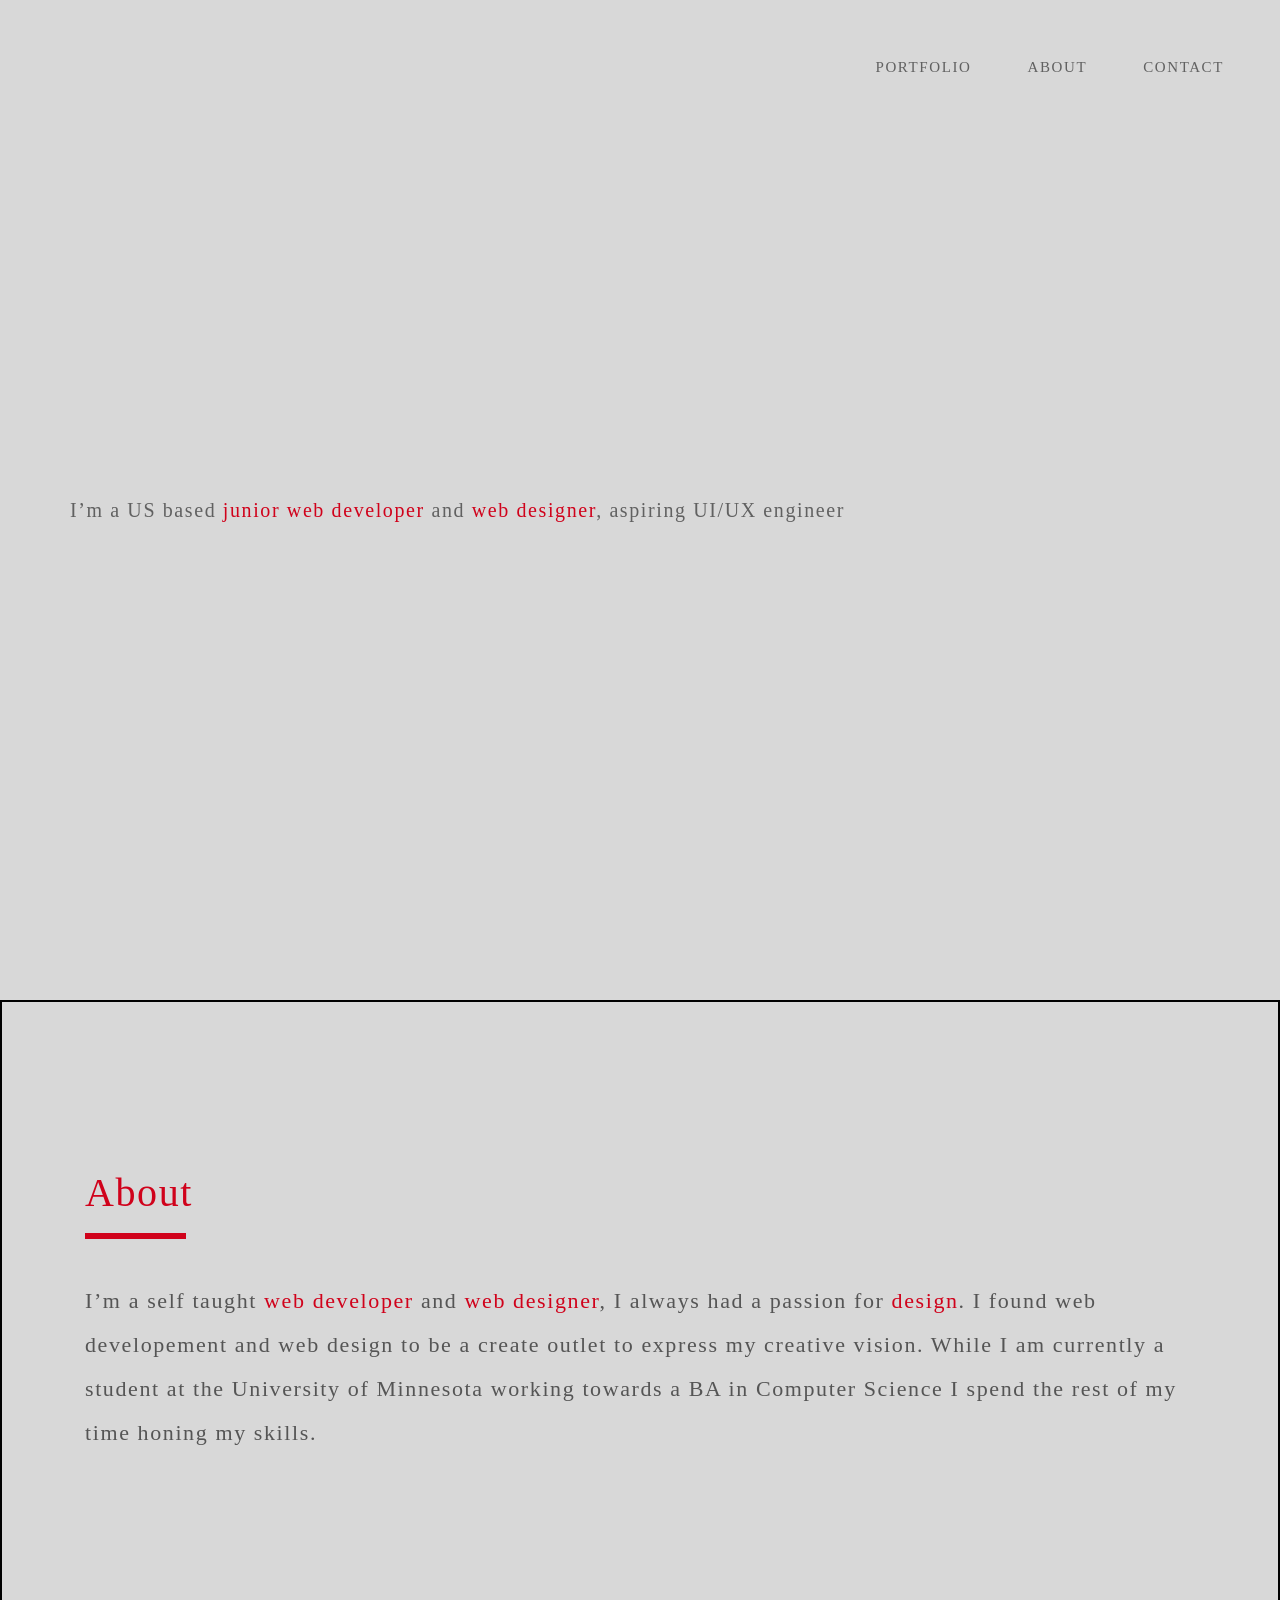
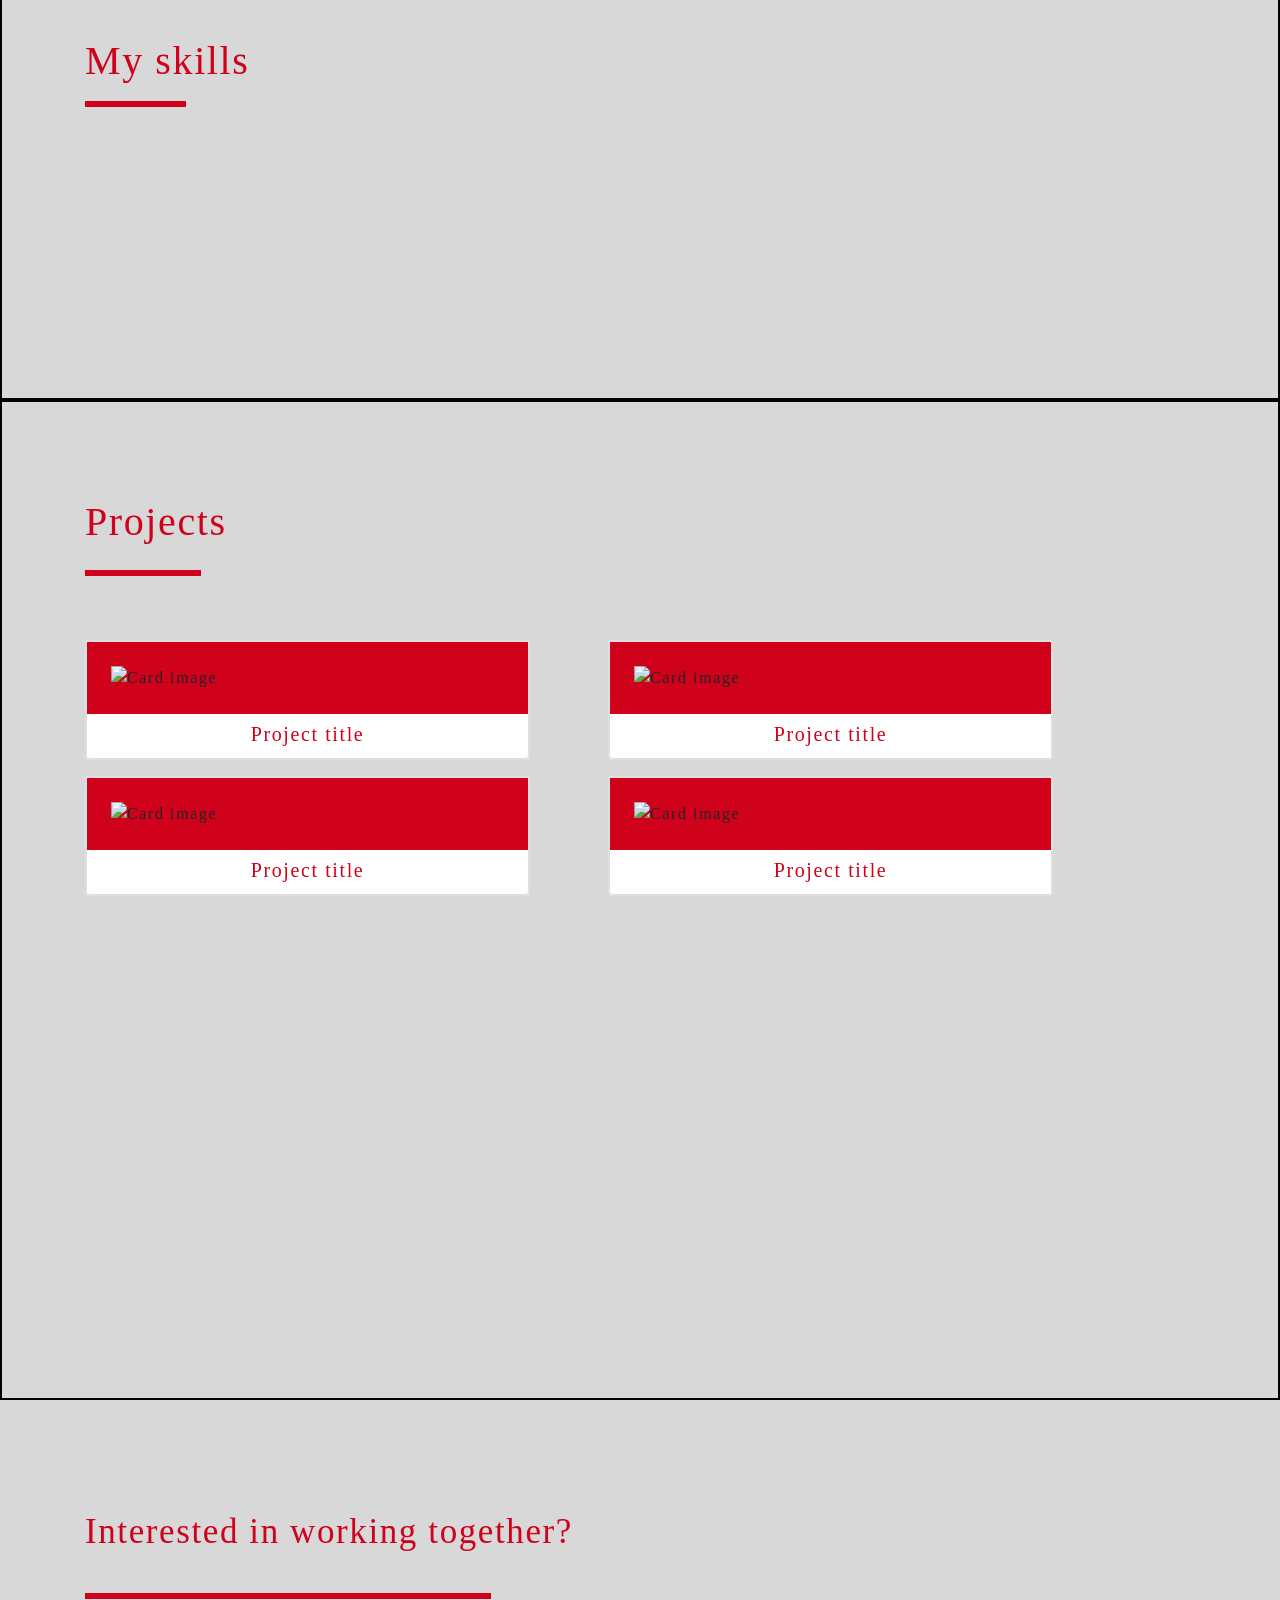
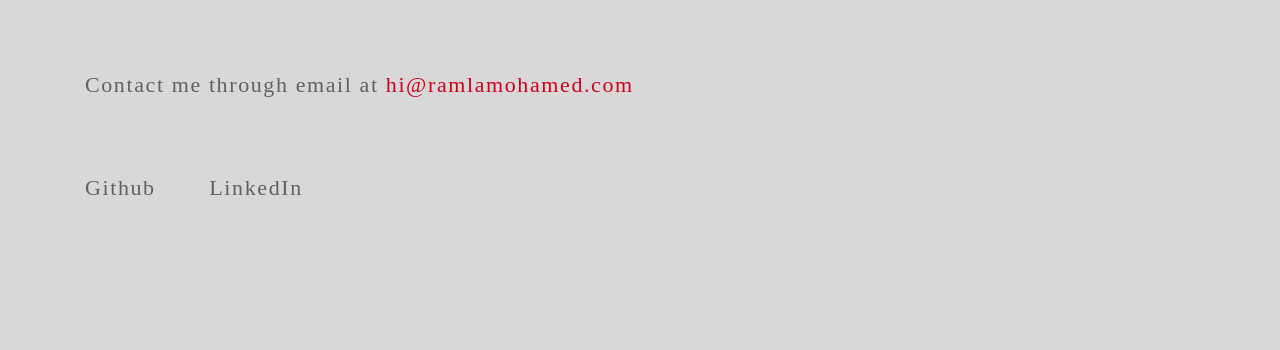
==== index.html @ 612c039d "Update" ====
<!DOCTYPE html>
<html lang="en" dir="ltr">
  <head>
    <meta charset="utf-8">
    <title></title>
    <link rel="stylesheet" href="https://stackpath.bootstrapcdn.com/bootstrap/4.3.1/css/bootstrap.min.css" integrity="sha384-ggOyR0iXCbMQv3Xipma34MD+dH/1fQ784/j6cY/iJTQUOhcWr7x9JvoRxT2MZw1T" crossorigin="anonymous">
    <link rel="stylesheet" href="landingpage.css">
    <link rel="stylesheet" href="https://use.fontawesome.com/releases/v5.4.1/css/all.css" integrity="sha384-5sAR7xN1Nv6T6+dT2mhtzEpVJvfS3NScPQTrOxhwjIuvcA67KV2R5Jz6kr4abQsz"
        crossorigin="anonymous">
  </head>
  <body>
<div id="page-1">
  <div class="header">
    <nav class="navbar navbar-expand-md pt-5 pr-5 ">

    <button class="navbar-toggler" type="button" data-toggle="collapse" data-target="#navbarNav" aria-controls="navbarNav" aria-expanded="false" aria-label="Toggle navigation">
      <span class="navbar-toggler-icon"></span>
    </button>
 <div class="collapse navbar-collapse" id="navbarNav">

      <ul class="navbar-nav ml-auto">
        <li class="nav-item">
          <a class ="nav-link pl-5" href="#">PORTFOLIO</a>
        </li>
        <li class="nav-item">
          <a class ="nav-link pl-5 about" href="#page-2">ABOUT</a>
        </li>
        <li class="nav-item">
          <a class ="nav-link pl-5 contact" href="#page-5">CONTACT</a>
        </li>
      </ul>
    </div>
    </nav>
    <div class="container justify-content-end px-0">
      <h1 class="display-1 text-center"></h1>
      <p class="lead">I’m a US based <span class="red">junior web developer</span> and <span class="red">web designer</span>, aspiring UI/UX engineer</p>
    </div>

  </div>
</div>
<div id="page-2">

<div class="container justify-content-start">
  <h1 class="display-4 ">About</h1>
  <hr align="left">
  <p class="pt-4">I’m a self taught <span class="red">web developer</span> and <span class="red">web designer</span>, I always had a passion for <span class="red">design</span>. I found web developement and web design to be a create outlet to express my creative vision. While I am currently a student at the University of Minnesota working towards a BA in Computer Science I spend the rest of my time honing my skills.
</p>

</div>
<div class="container justify-content-start">

<h1 class="display-4 ">My skills</h1>
<hr align="left">
</div>

</div>

<div id="page-3">
  <div class="container">
    <h1 class="display-4 pt-5 mt-5 pb-2">Projects</h1>
    <hr align="left">
    <div class="row  pt-5 justify-content-start">
      <div class="col-md-5 col-sm-4 mr-5 pb-3">
        <div class="card">
        <div class="card">
          <div class="img-bg">
          <img class="card-img-top p-4" src="file:///Users/ramlamohamed/Downloads/laptop-158648_640.png" alt="Card image">
        </div>
    <h5 class="card-title text-center pt-2">Project title</h5>
  </div>
      </div>
    </div>
    <div class="col-md-5 col-sm-4 mr-5 pb-3">
      <div class="card">
      <div class="card">
        <div class="img-bg">
        <img class="card-img-top p-4" src="file:///Users/ramlamohamed/Downloads/laptop-158648_640.png" alt="Card image">
      </div>
  <h5 class="card-title text-center pt-2">Project title</h5>
</div>
    </div>
  </div>
  <div class="col-md-5 col-sm-4 mr-5 pb-3">
    <div class="card">
    <div class="card">
      <div class="img-bg">
      <img class="card-img-top p-4" src="file:///Users/ramlamohamed/Downloads/laptop-158648_640.png" alt="Card image">
    </div>
<h5 class="card-title text-center pt-2">Project title</h5>
</div>
  </div>
</div>
<div class="col-md-5 col-sm-4 mr-5 pb-3">
  <div class="card">
  <div class="card">
    <div class="img-bg">
    <img class="card-img-top p-4" src="file:///Users/ramlamohamed/Downloads/laptop-158648_640.png" alt="Card image">
  </div>
<h5 class="card-title text-center pt-2">Project title</h5>
</div>
</div>
</div>

</div>
</div>
    </div>

  </div>
</div>

<div id="page-4">
  <div class="background-image">
  </div>
<div class="container">
  <h1 class="display-5 pb-4">Interested in working together?</h1>
  <hr align="left">
  <p class="pb-5 pt-5" >Contact me through email at <span class="red">hi@ramlamohamed.com</span>
</p>
<a href="#" class="pr-5">Github</a>
<a href="#">LinkedIn</a>
</div>
</div>


<script src="https://code.jquery.com/jquery-3.2.1.slim.min.js" integrity="sha384-KJ3o2DKtIkvYIK3UENzmM7KCkRr/rE9/Qpg6aAZGJwFDMVNA/GpGFF93hXpG5KkN" crossorigin="anonymous"></script>
<script src="https://cdnjs.cloudflare.com/ajax/libs/popper.js/1.12.9/umd/popper.min.js" integrity="sha384-ApNbgh9B+Y1QKtv3Rn7W3mgPxhU9K/ScQsAP7hUibX39j7fakFPskvXusvfa0b4Q" crossorigin="anonymous"></script>
<script src="https://maxcdn.bootstrapcdn.com/bootstrap/4.0.0/js/bootstrap.min.js" integrity="sha384-JZR6Spejh4U02d8jOt6vLEHfe/JQGiRRSQQxSfFWpi1MquVdAyjUar5+76PVCmYl" crossorigin="anonymous"></script>

  </body>
</html>
---- landingpage.css ----
body{
  font-family: "Rubik";
  letter-spacing: 0.1rem;


}
#page-1 .container h1{
  color:white;
  font-weight: bold;
  letter-spacing: 0.5rem;
  font-size: 55px;
}
.navbar .nav-link{
  color:#616161;
  font-size:15px;
}
#page-1 .container p{
  margin-top:400px;
  margin-left: 0px;
  color: #616161;
}
.red {
  color:#D0021B;
}

#page-2{
    height:1000px;
    background-color: #D8D8D8;
    border: 2px solid black;
}

#page-2 .container h1{
    padding-top: 15%;
      color: #D0021B;
      font-size:40px;
}

#page-2 .container p{
    line-height: 2em;
      color: #555555;
    font-size:22px;
}




html {
  scroll-behavior: smooth;
}

#page-3{
  height: 1000px;
  border:2px solid black;
  background-color: #D8D8D8;


}
.img-bg{
  background-color: #D0021B;
}

#page-3 .container h1{
    padding-top: 15%;
      color: #D0021B;
      font-size:40px;

}
#page-3 img{
height: auto;
}
.card-title{
  color:#D0021B;
}
#page-3 hr{
  border: 3px solid #D0021B;
  width: 110px;
  align:left;
}

#page-1{
  height:1000px;
  background-color: #D8D8D8;
}

#page-2 hr{
  border: 3px solid #D0021B;
  width: 95px;
  align:left;
}

#page-4{
  height: 550px;
  background-color: #D8D8D8;

}

#page-4 hr{
  border: 3px solid #D0021B;
  width: 400px;
  align:left;
}

#page-4 a{
  font-size:22px;
  color:#616161;
}



#page-4 h1{
  padding-top: 10%;
  font-size:35px;
    color: #D0021B;

}

#page-4 .container p{
    line-height: 2em;
    color:#616161;
    font-size:22px;
}
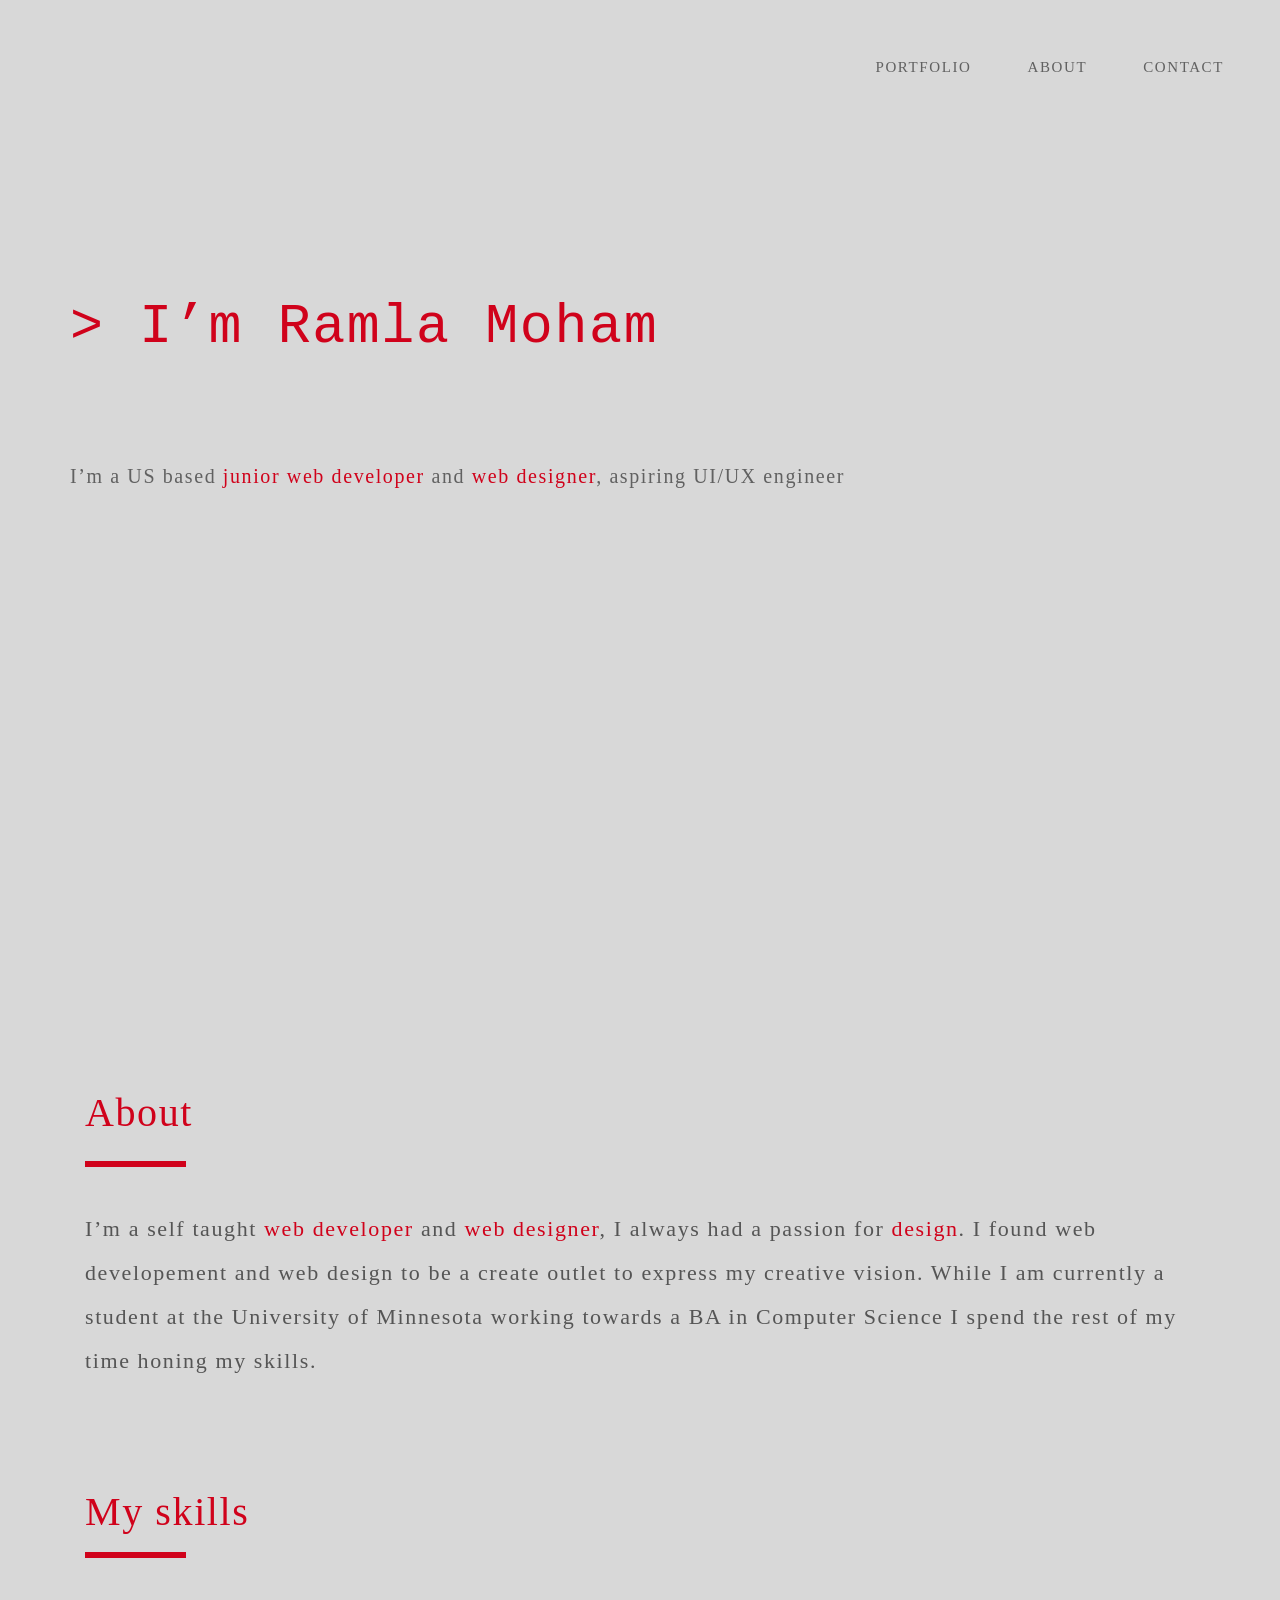
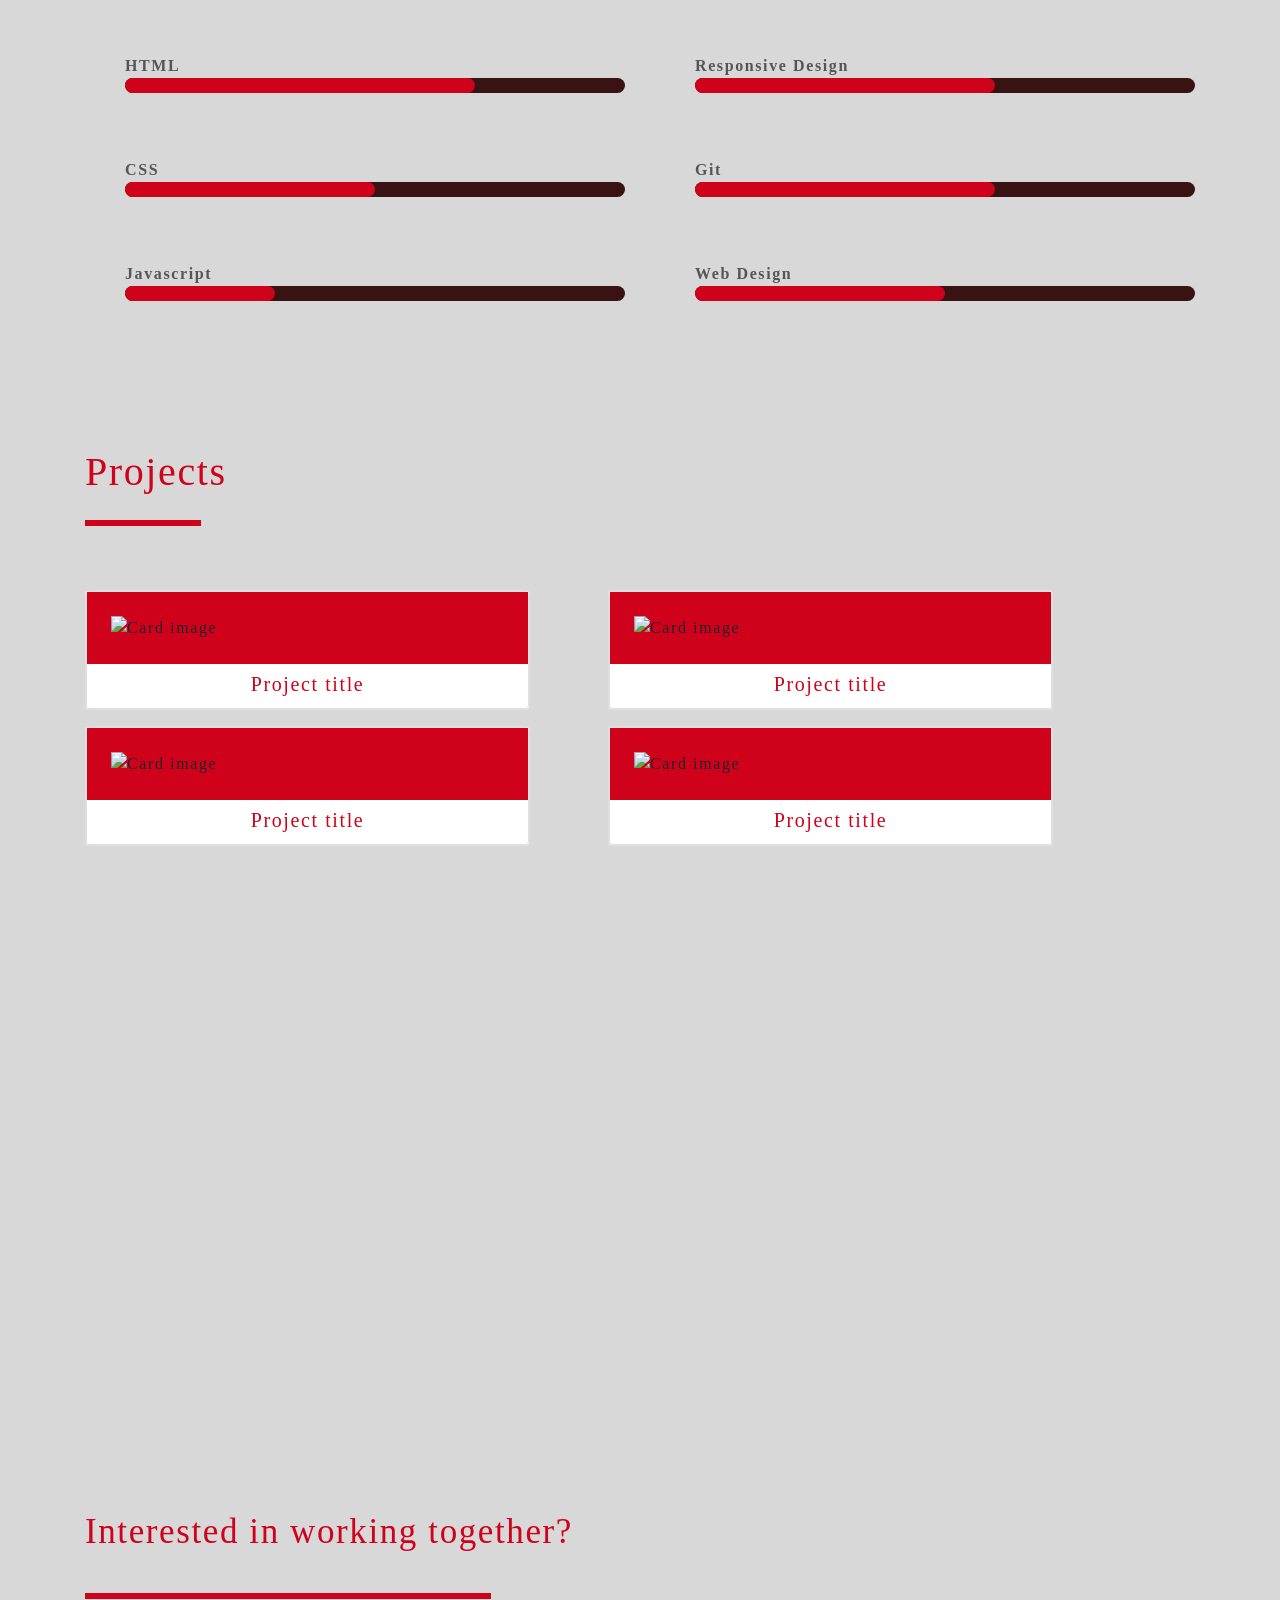
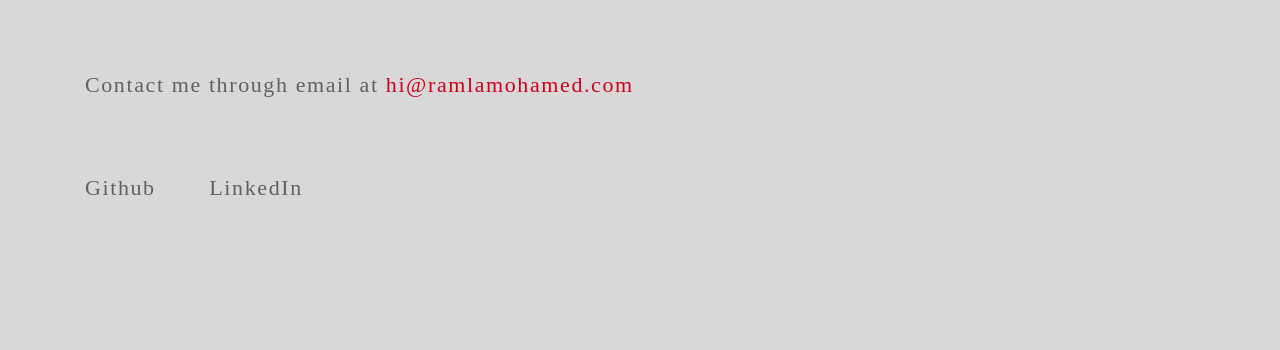
==== commit 8cc390bc: "Update" ====
--- a/index.html
+++ b/index.html
@@ -32,7 +32,8 @@
     </div>
     </nav>
     <div class="container justify-content-end px-0">
-      <h1 class="display-1 text-center"></h1>
+      <h1 class="display-1" id="cmd"> </h1>
+
       <p class="lead">I’m a US based <span class="red">junior web developer</span> and <span class="red">web designer</span>, aspiring UI/UX engineer</p>
     </div>
 
@@ -41,7 +42,7 @@
 <div id="page-2">
 
 <div class="container justify-content-start">
-  <h1 class="display-4 ">About</h1>
+  <h1 class="display-4 pb-2">About</h1>
   <hr align="left">
   <p class="pt-4">I’m a self taught <span class="red">web developer</span> and <span class="red">web designer</span>, I always had a passion for <span class="red">design</span>. I found web developement and web design to be a create outlet to express my creative vision. While I am currently a student at the University of Minnesota working towards a BA in Computer Science I spend the rest of my time honing my skills.
 </p>
@@ -51,13 +52,29 @@
 
 <h1 class="display-4 ">My skills</h1>
 <hr align="left">
+<div class="row justify-content-start">
+  <div class="col-6">
+    <ul>
+      <li class="html">HTML</li>
+      <li class="css">CSS</li>
+      <li class="javascript">Javascript</li>
+    </ul>
+  </div>
+  <div class="col-6">
+    <ul>
+      <li class="repdesign">Responsive Design</li>
+      <li class="git">Git</li>
+      <li class="webdesign">Web Design</li>
+    </ul>
+  </div>
+</div>
 </div>
 
 </div>
 
 <div id="page-3">
   <div class="container">
-    <h1 class="display-4 pt-5 mt-5 pb-2">Projects</h1>
+    <h1 class="display-4 pt-5 pb-2">Projects</h1>
     <hr align="left">
     <div class="row  pt-5 justify-content-start">
       <div class="col-md-5 col-sm-4 mr-5 pb-3">
@@ -125,6 +142,18 @@
 <script src="https://code.jquery.com/jquery-3.2.1.slim.min.js" integrity="sha384-KJ3o2DKtIkvYIK3UENzmM7KCkRr/rE9/Qpg6aAZGJwFDMVNA/GpGFF93hXpG5KkN" crossorigin="anonymous"></script>
 <script src="https://cdnjs.cloudflare.com/ajax/libs/popper.js/1.12.9/umd/popper.min.js" integrity="sha384-ApNbgh9B+Y1QKtv3Rn7W3mgPxhU9K/ScQsAP7hUibX39j7fakFPskvXusvfa0b4Q" crossorigin="anonymous"></script>
 <script src="https://maxcdn.bootstrapcdn.com/bootstrap/4.0.0/js/bootstrap.min.js" integrity="sha384-JZR6Spejh4U02d8jOt6vLEHfe/JQGiRRSQQxSfFWpi1MquVdAyjUar5+76PVCmYl" crossorigin="anonymous"></script>
-
+<script type="text/javascript">
+var speed = 100;
+var i=0;
+var txt = "> I’m Ramla Mohamed";
+function cmdPrompt(){
+  if(i<txt.length){
+    document.getElementById("cmd").innerHTML+=txt.charAt(i);
+    i++;
+    setTimeout(cmdPrompt,speed);
+  }
+}
+cmdPrompt();
+</script>
   </body>
 </html>
--- a/landingpage.css
+++ b/landingpage.css
@@ -5,20 +5,29 @@
 
 
 }
-#page-1 .container h1{
-  color:white;
-  font-weight: bold;
-  letter-spacing: 0.5rem;
-  font-size: 55px;
-}
+
 .navbar .nav-link{
   color:#616161;
   font-size:15px;
 }
+
+.navbar .nav-link:hover{
+    color:#D0021B;
+}
 #page-1 .container p{
-  margin-top:400px;
+  margin-top:100px;
   margin-left: 0px;
   color: #616161;
+}
+
+#page-1 .container h1{
+  margin-top:200px;
+  margin-left: 0px;
+  font-family: "Courier New", Courier;
+  font-size: 55px;
+
+  color:#D0021B;
+
 }
 .red {
   color:#D0021B;
@@ -27,11 +36,10 @@
 #page-2{
     height:1000px;
     background-color: #D8D8D8;
-    border: 2px solid black;
 }
 
 #page-2 .container h1{
-    padding-top: 15%;
+    padding-top: 8%;
       color: #D0021B;
       font-size:40px;
 }
@@ -42,6 +50,93 @@
     font-size:22px;
 }
 
+#page-2 li{
+  position: relative;
+  list-style: none;
+  margin: 80px 0px;
+  font-weight: bold;
+  color: #555555;
+
+}
+
+#page-2 li:before{
+  content:"";
+  position: absolute;;
+  top: 100%;
+  left:0;
+  width: 100%;
+  height: 15px;
+  background-color: #391313;
+  border-radius: 1000px;
+}
+
+#page-2 li:after{
+  content:"";
+  position: absolute;;
+  top: 100%;
+  left:0;
+  width: 0;
+  height: 15px;
+  background-color: #D0021B;
+  border-radius: 1000px;
+  animation-duration: .7s;
+  animation-timing-function: ease;
+  animation-fill-mode: forwards;
+}
+
+#page-2 li.html:after{
+  animation-name: html;
+}
+
+#page-2 li.css:after{
+  animation-name: css;
+}
+
+#page-2 li.javascript:after{
+  animation-name: javascript;
+}
+#page-2 li.git:after{
+  animation-name: git;
+}
+#page-2 li.webdesign:after{
+  animation-name: webdesign;
+}
+#page-2 li.repdesign:after{
+  animation-name: repdesign;
+}
+
+@keyframes html {
+  to{
+    width:70%;
+  }
+}
+
+@keyframes css {
+  to{
+    width:50%;
+  }
+}
+
+@keyframes javascript {
+  to{
+    width:30%;
+  }
+}
+@keyframes git {
+  to{
+    width:60%;
+  }
+}
+@keyframes webdesign {
+  to{
+    width:50%;
+  }
+}
+@keyframes repdesign {
+  to{
+    width:60%;
+  }
+}
 
 
 
@@ -51,7 +146,6 @@
 
 #page-3{
   height: 1000px;
-  border:2px solid black;
   background-color: #D8D8D8;
 
 
@@ -107,6 +201,12 @@
 }
 
 
+#page-4 a:hover{
+  color:#D0021B;
+  margin-bottom: 10px;
+  text-decoration: none;
+}
+
 
 #page-4 h1{
   padding-top: 10%;
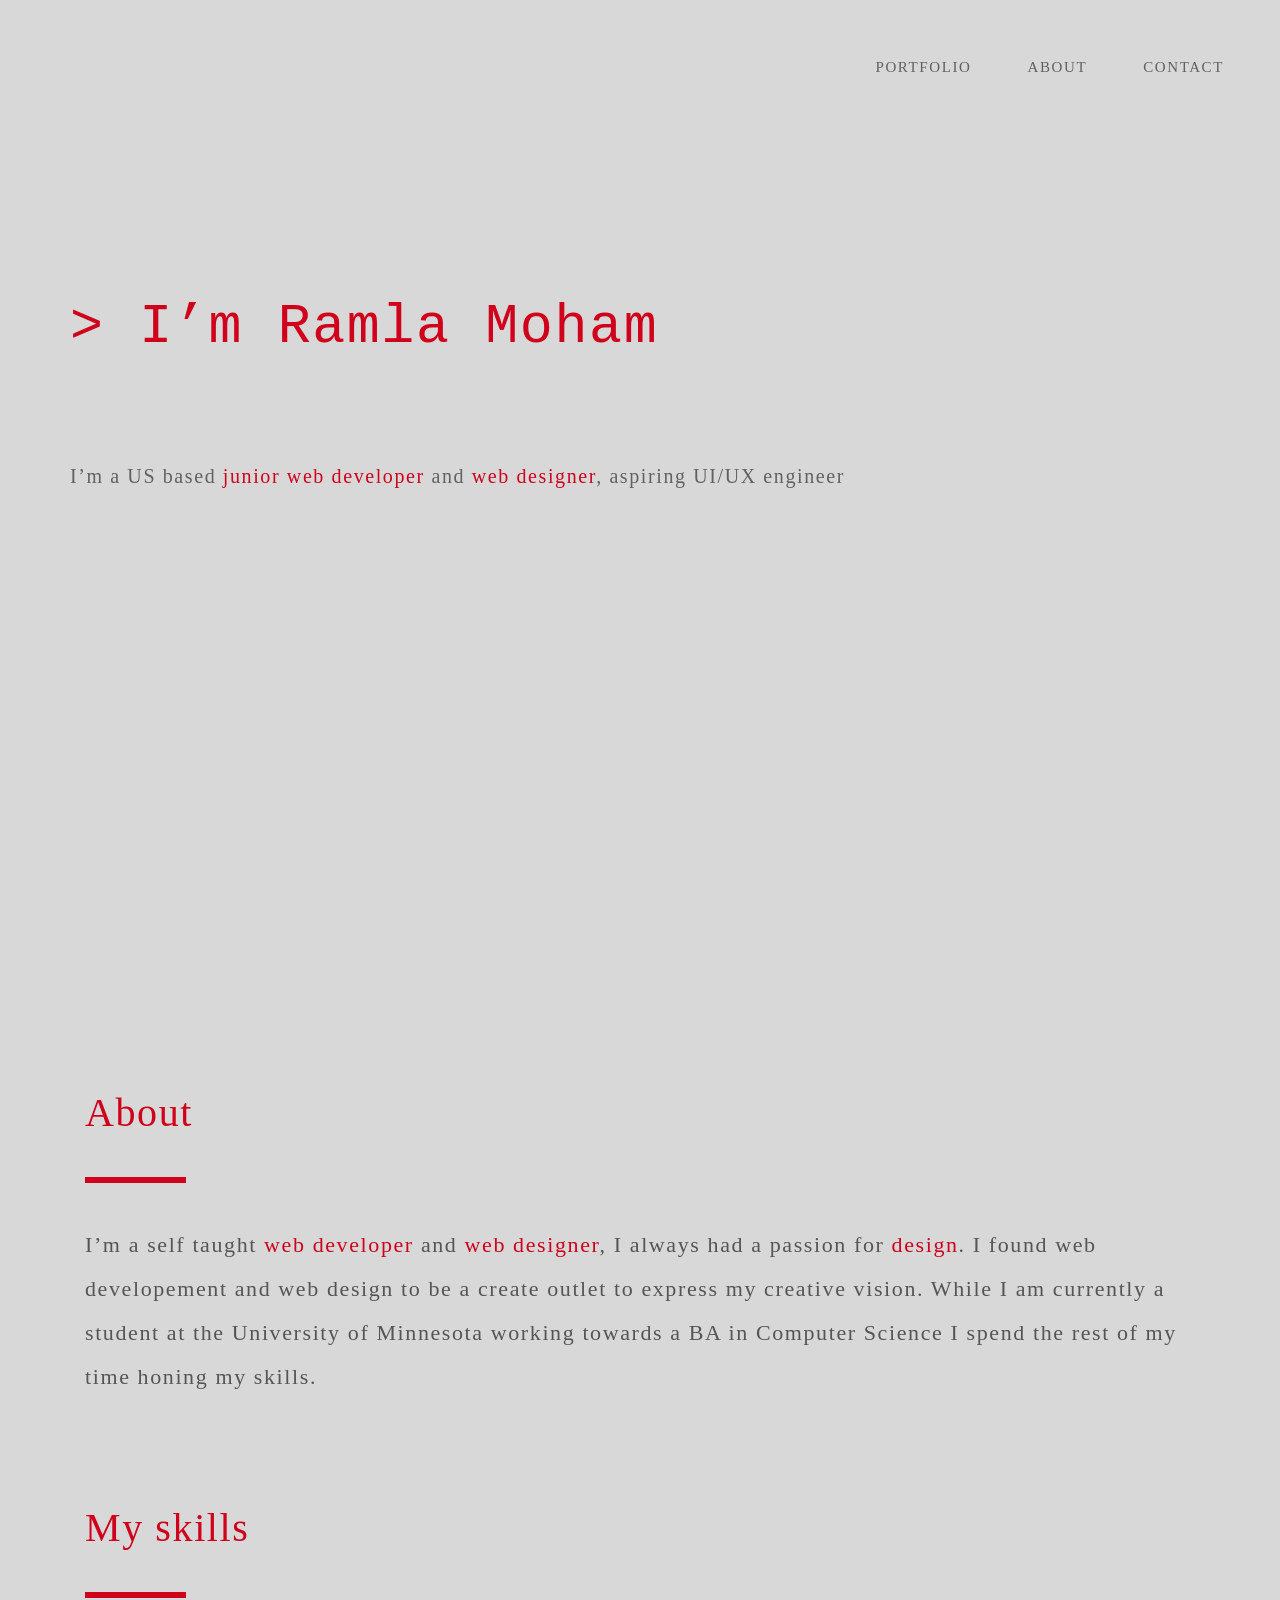
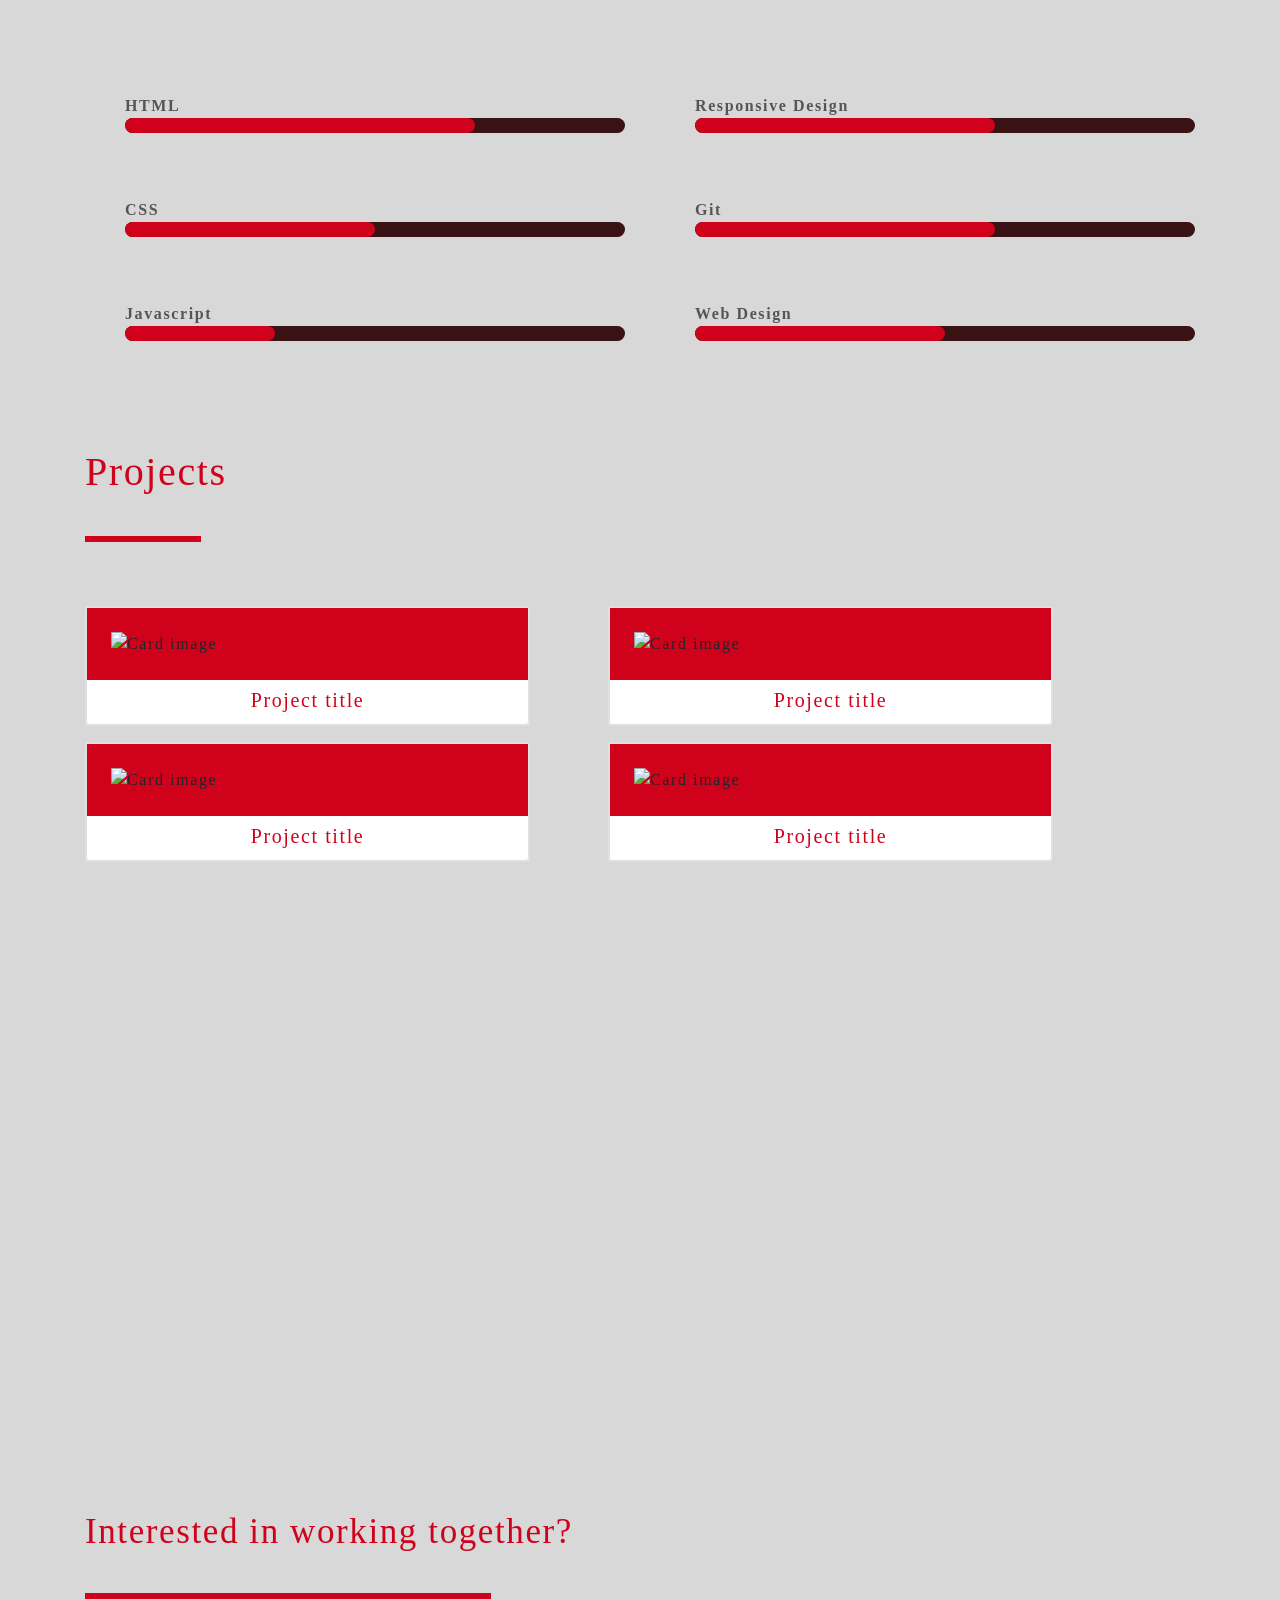
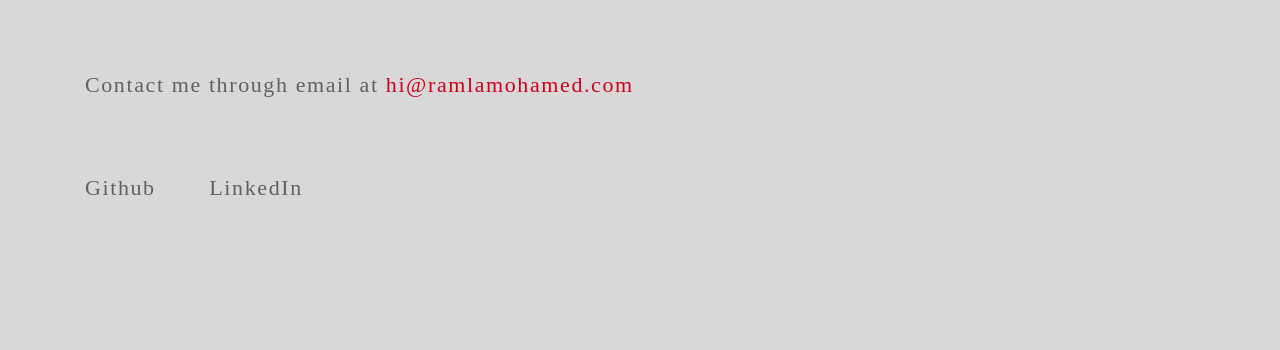
==== commit cf831b8f: "Update" ====
--- a/index.html
+++ b/index.html
@@ -20,13 +20,13 @@
 
       <ul class="navbar-nav ml-auto">
         <li class="nav-item">
-          <a class ="nav-link pl-5" href="#">PORTFOLIO</a>
+          <a class ="nav-link pl-5" href="#page-3">PORTFOLIO</a>
         </li>
         <li class="nav-item">
           <a class ="nav-link pl-5 about" href="#page-2">ABOUT</a>
         </li>
         <li class="nav-item">
-          <a class ="nav-link pl-5 contact" href="#page-5">CONTACT</a>
+          <a class ="nav-link pl-5 contact" href="#page-4">CONTACT</a>
         </li>
       </ul>
     </div>
@@ -42,7 +42,7 @@
 <div id="page-2">
 
 <div class="container justify-content-start">
-  <h1 class="display-4 pb-2">About</h1>
+  <h1 class="display-4 pb-4">About</h1>
   <hr align="left">
   <p class="pt-4">I’m a self taught <span class="red">web developer</span> and <span class="red">web designer</span>, I always had a passion for <span class="red">design</span>. I found web developement and web design to be a create outlet to express my creative vision. While I am currently a student at the University of Minnesota working towards a BA in Computer Science I spend the rest of my time honing my skills.
 </p>
@@ -50,7 +50,7 @@
 </div>
 <div class="container justify-content-start">
 
-<h1 class="display-4 ">My skills</h1>
+<h1 class="display-4 pb-4">My skills</h1>
 <hr align="left">
 <div class="row justify-content-start">
   <div class="col-6">
@@ -74,14 +74,14 @@
 
 <div id="page-3">
   <div class="container">
-    <h1 class="display-4 pt-5 pb-2">Projects</h1>
+    <h1 class="display-4 pt-5 pb-4">Projects</h1>
     <hr align="left">
     <div class="row  pt-5 justify-content-start">
       <div class="col-md-5 col-sm-4 mr-5 pb-3">
         <div class="card">
         <div class="card">
           <div class="img-bg">
-          <img class="card-img-top p-4" src="file:///Users/ramlamohamed/Downloads/laptop-158648_640.png" alt="Card image">
+          <img class="card-img-top p-4" src="laptop-158648_640.png" alt="Card image">
         </div>
     <h5 class="card-title text-center pt-2">Project title</h5>
   </div>
@@ -91,7 +91,7 @@
       <div class="card">
       <div class="card">
         <div class="img-bg">
-        <img class="card-img-top p-4" src="file:///Users/ramlamohamed/Downloads/laptop-158648_640.png" alt="Card image">
+        <img class="card-img-top p-4" src="laptop-158648_640.png" alt="Card image">
       </div>
   <h5 class="card-title text-center pt-2">Project title</h5>
 </div>
@@ -101,7 +101,7 @@
     <div class="card">
     <div class="card">
       <div class="img-bg">
-      <img class="card-img-top p-4" src="file:///Users/ramlamohamed/Downloads/laptop-158648_640.png" alt="Card image">
+      <img class="card-img-top p-4" src="laptop-158648_640.png" alt="Card image">
     </div>
 <h5 class="card-title text-center pt-2">Project title</h5>
 </div>
@@ -111,7 +111,7 @@
   <div class="card">
   <div class="card">
     <div class="img-bg">
-    <img class="card-img-top p-4" src="file:///Users/ramlamohamed/Downloads/laptop-158648_640.png" alt="Card image">
+    <img class="card-img-top p-4" src="laptop-158648_640.png" alt="Card image">
   </div>
 <h5 class="card-title text-center pt-2">Project title</h5>
 </div>
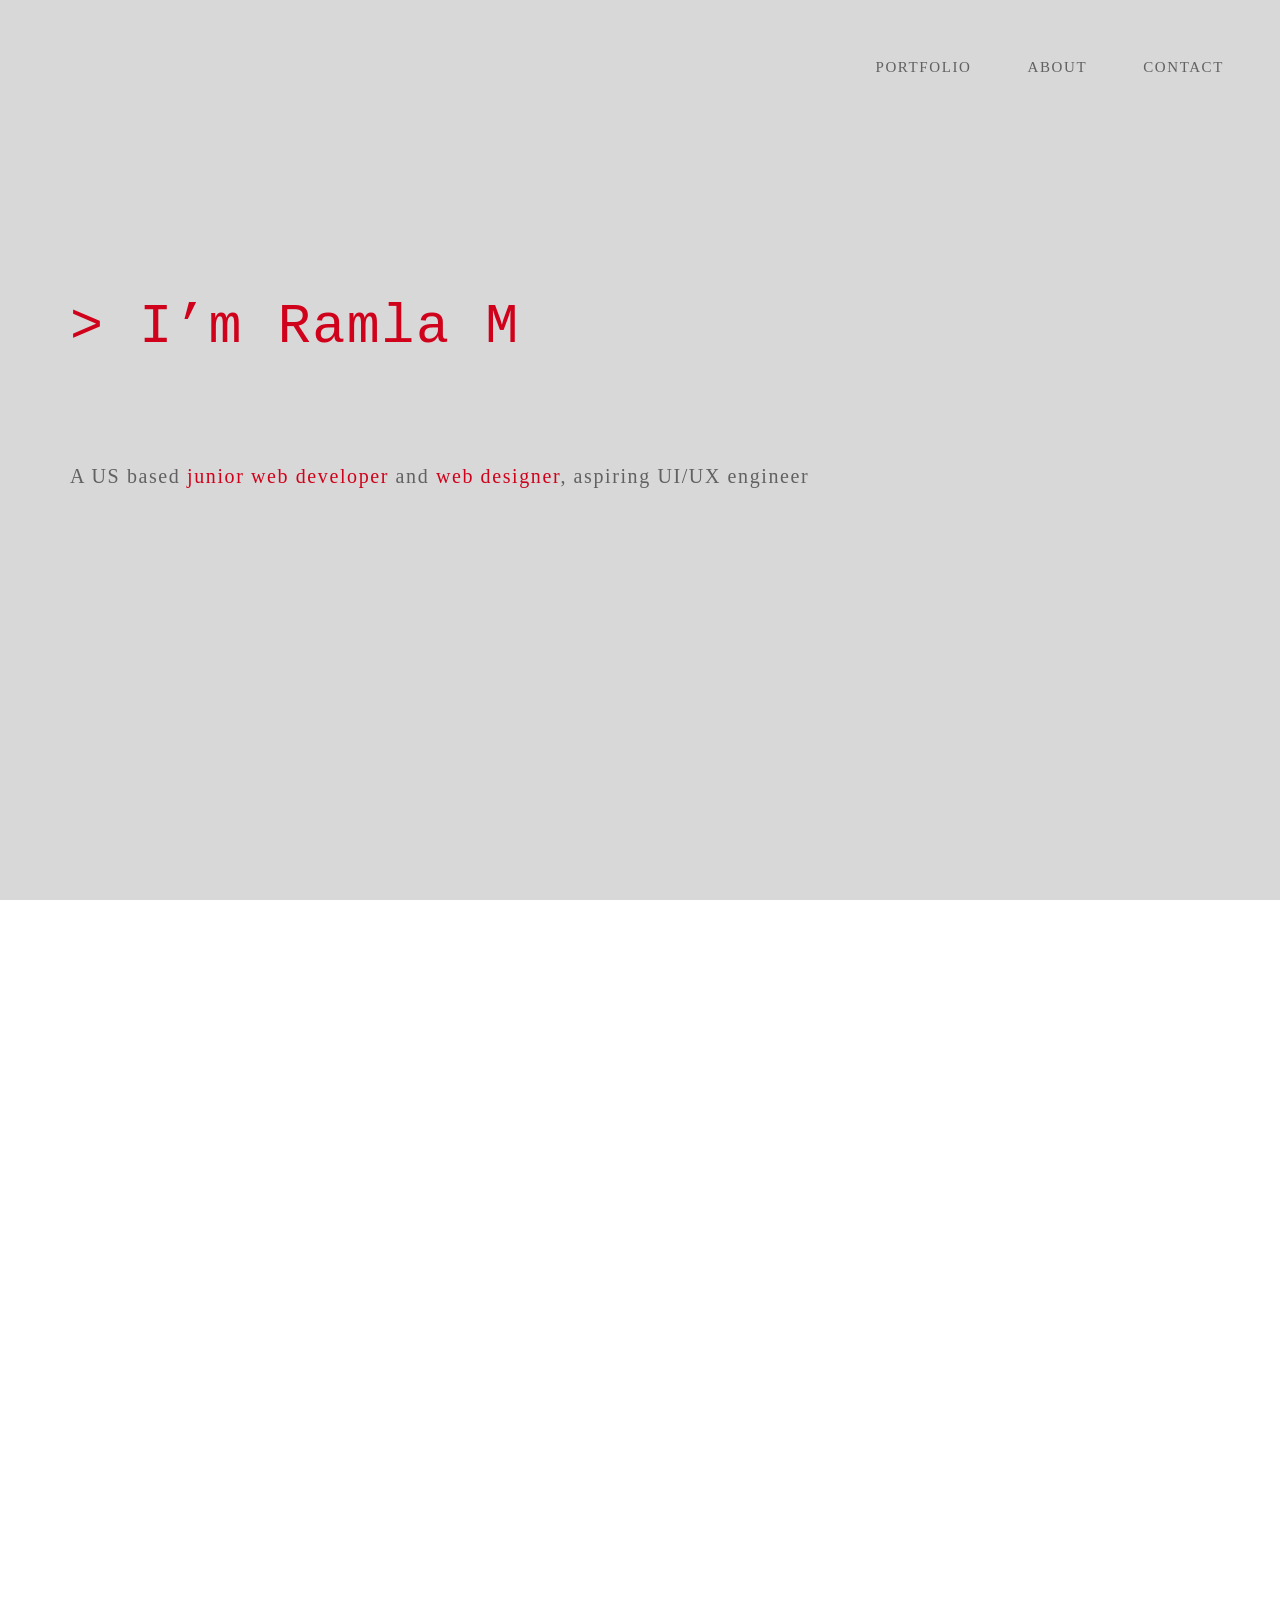
==== commit 753c1171: "Update index.html" ====
--- a/index.html
+++ b/index.html
@@ -34,7 +34,7 @@
     <div class="container justify-content-end px-0">
       <h1 class="display-1" id="cmd"> </h1>
 
-      <p class="lead">I’m a US based <span class="red">junior web developer</span> and <span class="red">web designer</span>, aspiring UI/UX engineer</p>
+      <p class="lead">A US based <span class="red">junior web developer</span> and <span class="red">web designer</span>, aspiring UI/UX engineer</p>
     </div>
 
   </div>
--- a/landingpage.css
+++ b/landingpage.css
@@ -2,9 +2,14 @@
 body{
   font-family: "Rubik";
   letter-spacing: 0.1rem;
-
-
-}
+    height: 100%;
+    overflow: auto;
+
+
+}
+
+
+
 
 .navbar .nav-link{
   color:#616161;
@@ -142,6 +147,8 @@
 
 html {
   scroll-behavior: smooth;
+   overflow: hidden;
+    height: 100%;
 }
 
 #page-3{
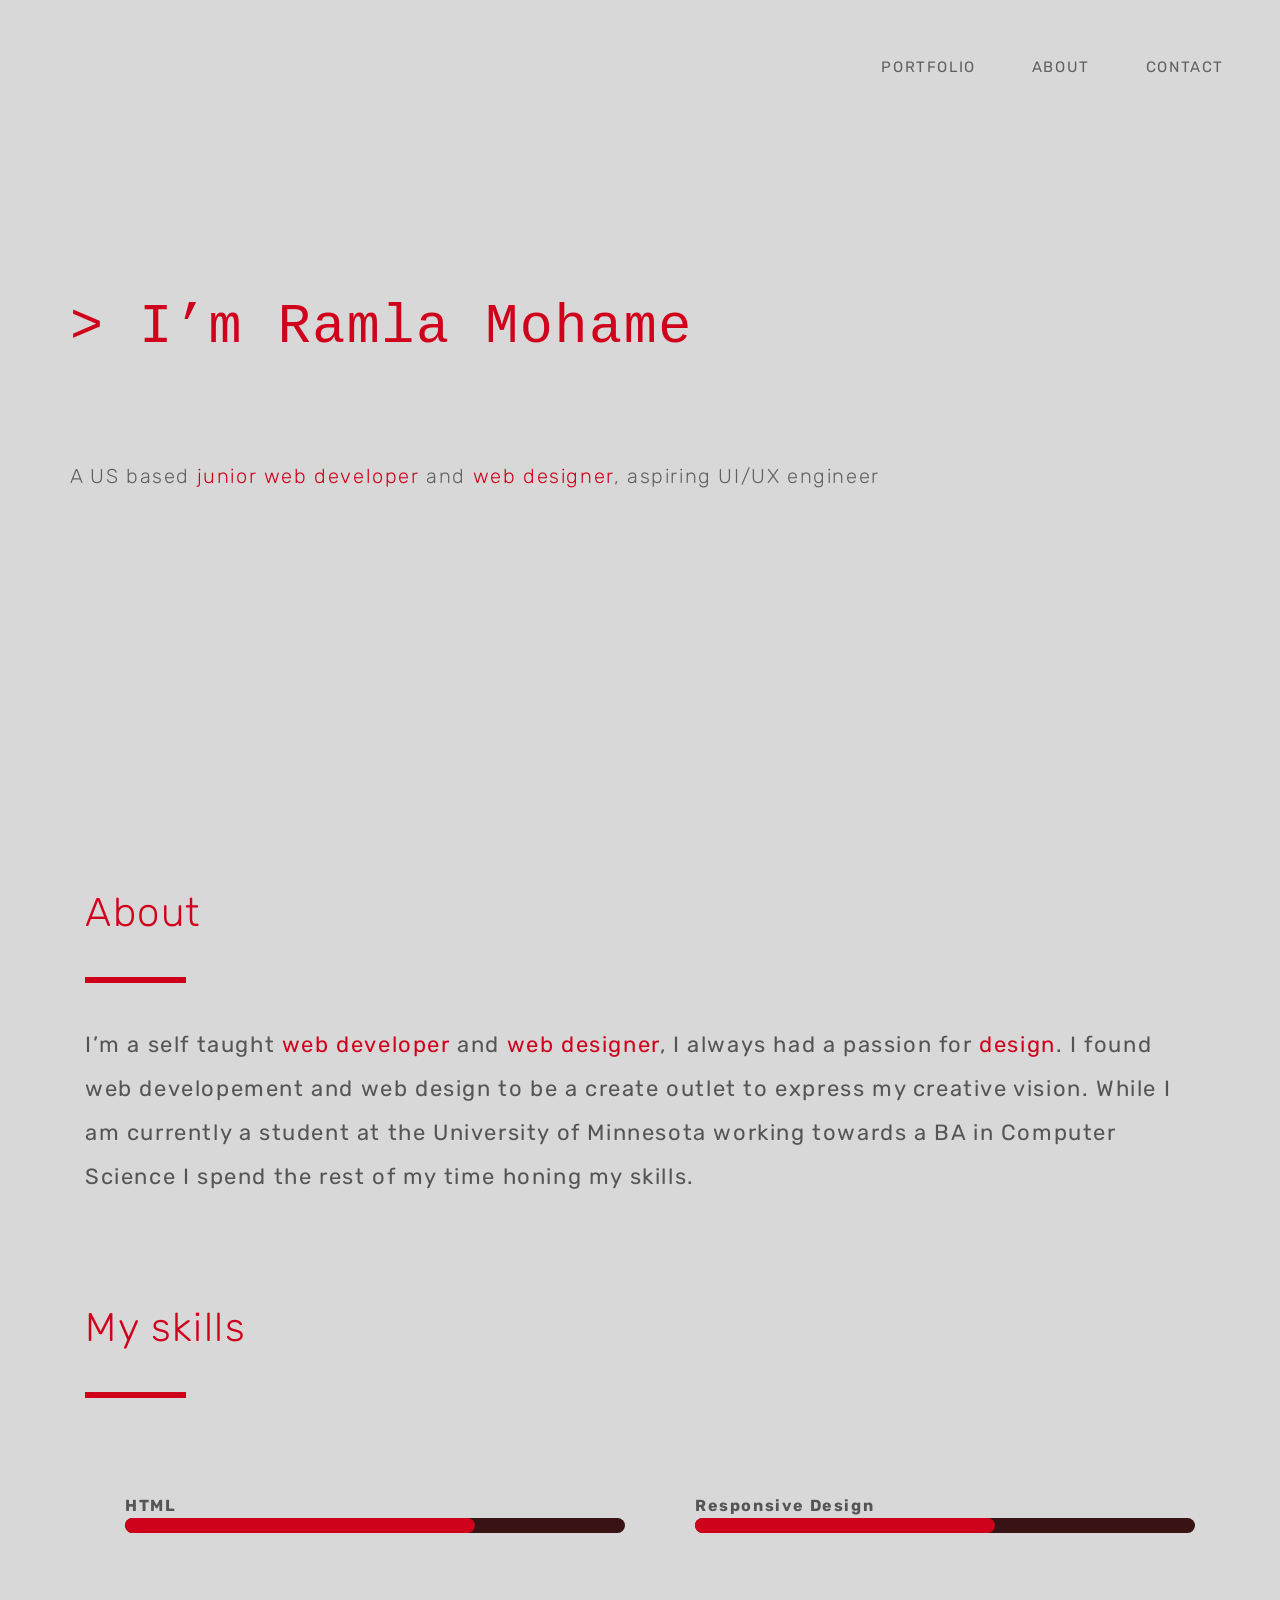
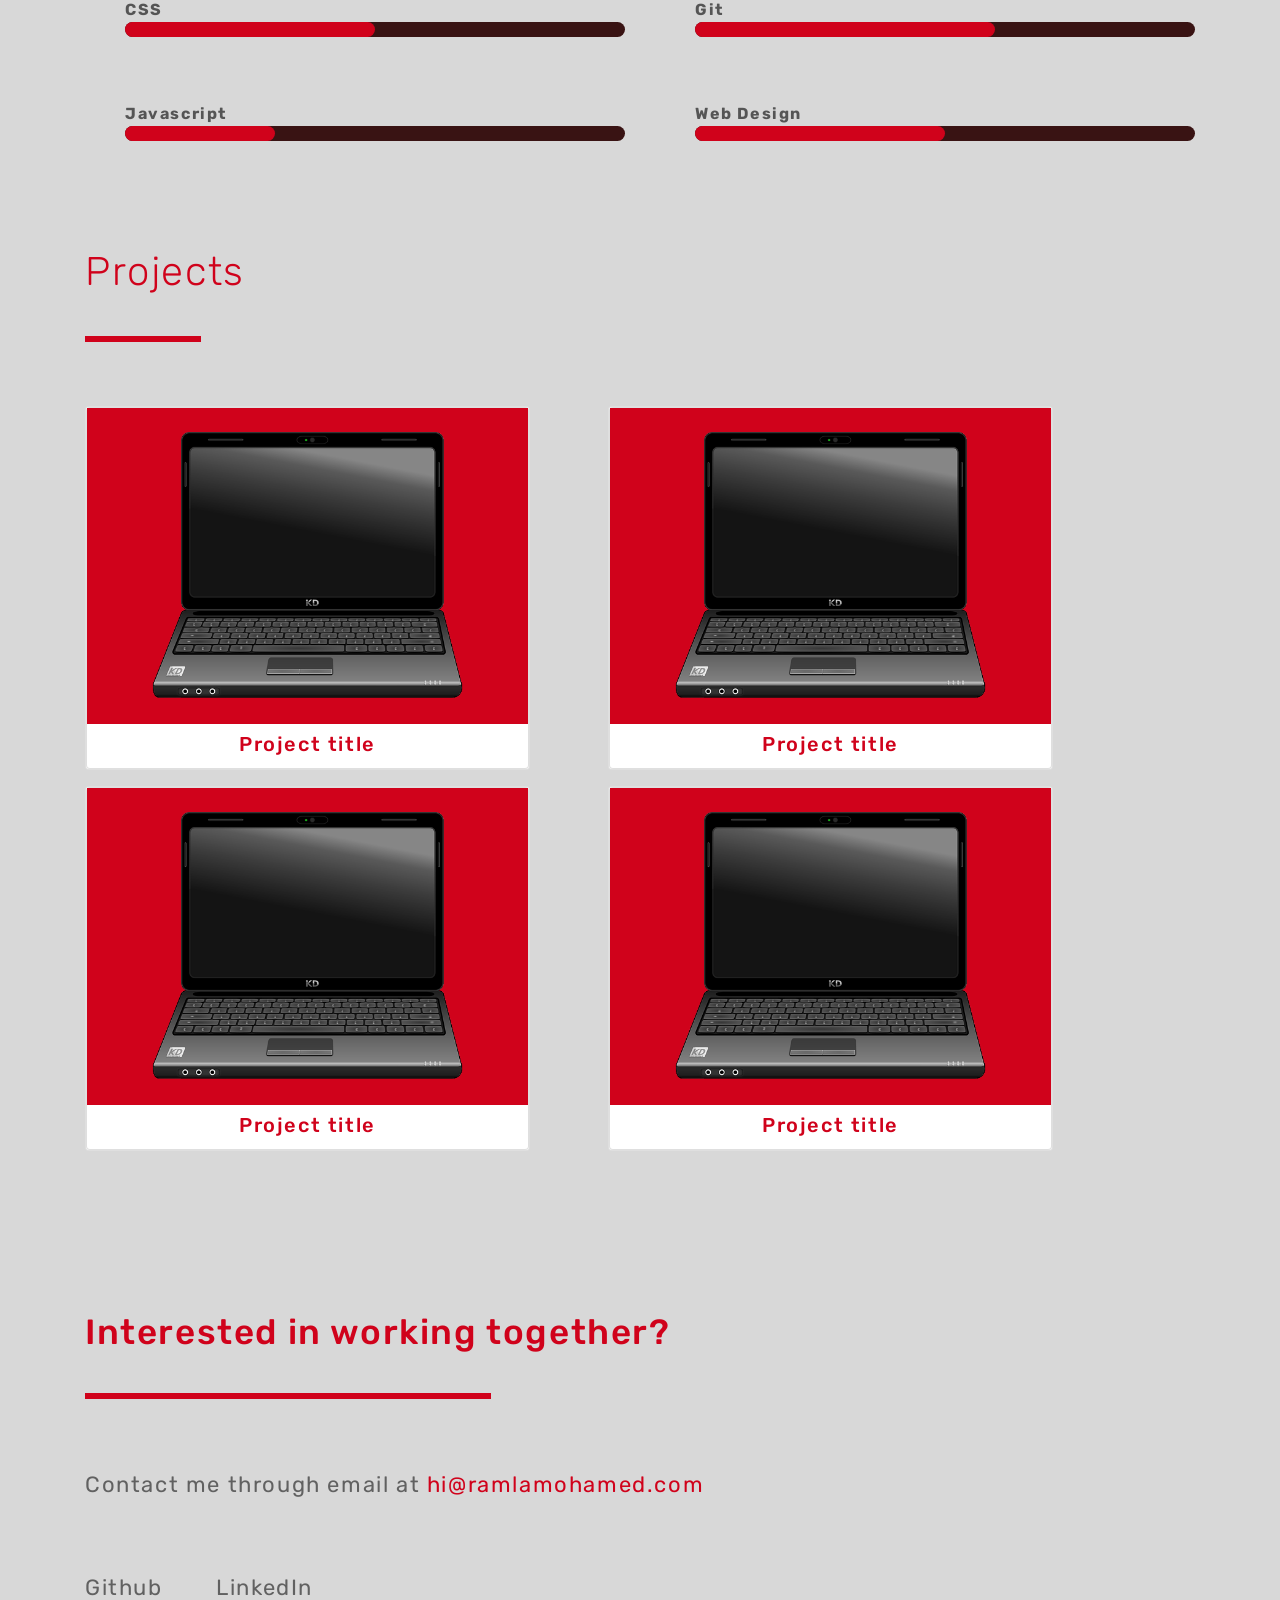
==== commit 4e69d89e: "Update index.html" ====
--- a/index.html
+++ b/index.html
@@ -7,6 +7,8 @@
     <link rel="stylesheet" href="landingpage.css">
     <link rel="stylesheet" href="https://use.fontawesome.com/releases/v5.4.1/css/all.css" integrity="sha384-5sAR7xN1Nv6T6+dT2mhtzEpVJvfS3NScPQTrOxhwjIuvcA67KV2R5Jz6kr4abQsz"
         crossorigin="anonymous">
+    <link href="https://fonts.googleapis.com/css?family=Rubik:400,700&display=swap" rel="stylesheet">
+
   </head>
   <body>
 <div id="page-1">
--- a/landingpage.css
+++ b/landingpage.css
@@ -2,8 +2,7 @@
 body{
   font-family: "Rubik";
   letter-spacing: 0.1rem;
-    height: 100%;
-    overflow: auto;
+
 
 
 }
@@ -147,8 +146,7 @@
 
 html {
   scroll-behavior: smooth;
-   overflow: hidden;
-    height: 100%;
+
 }
 
 #page-3{
@@ -180,7 +178,7 @@
 }
 
 #page-1{
-  height:1000px;
+  height:800px;
   background-color: #D8D8D8;
 }
 
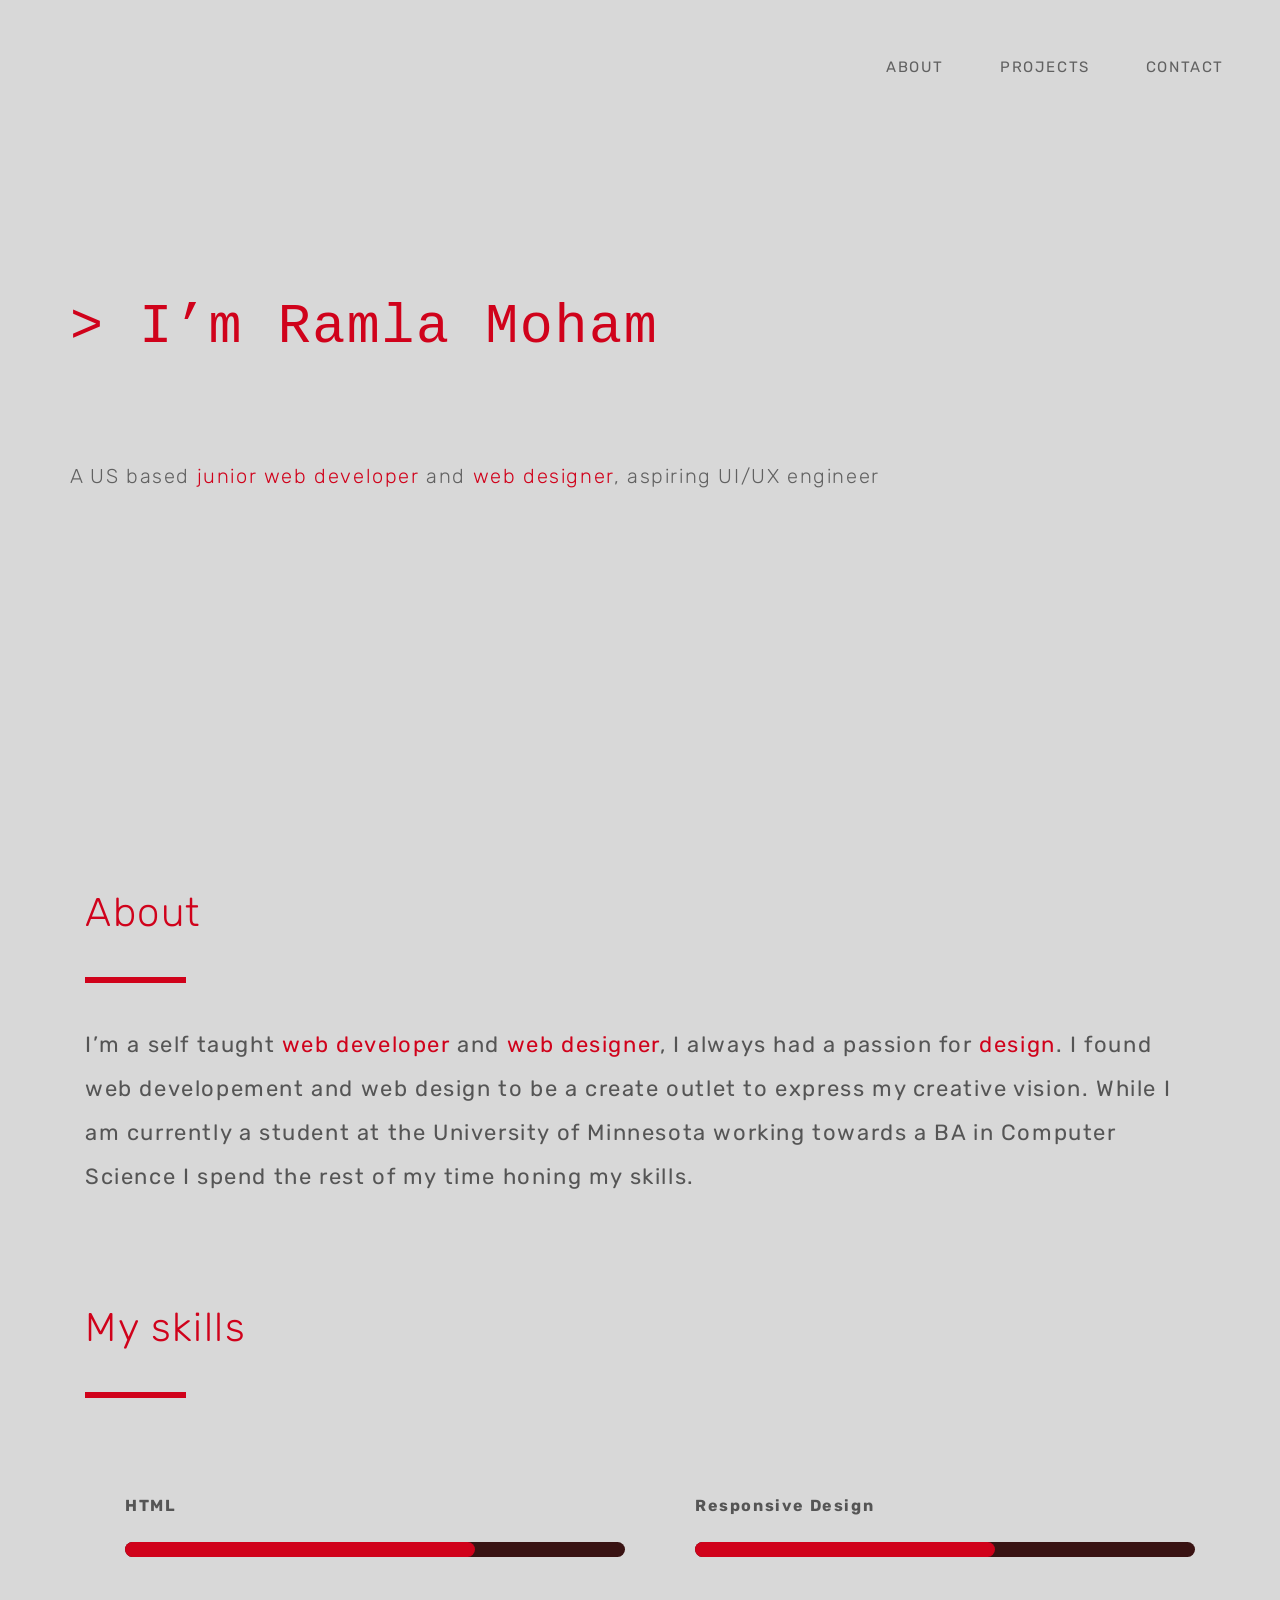
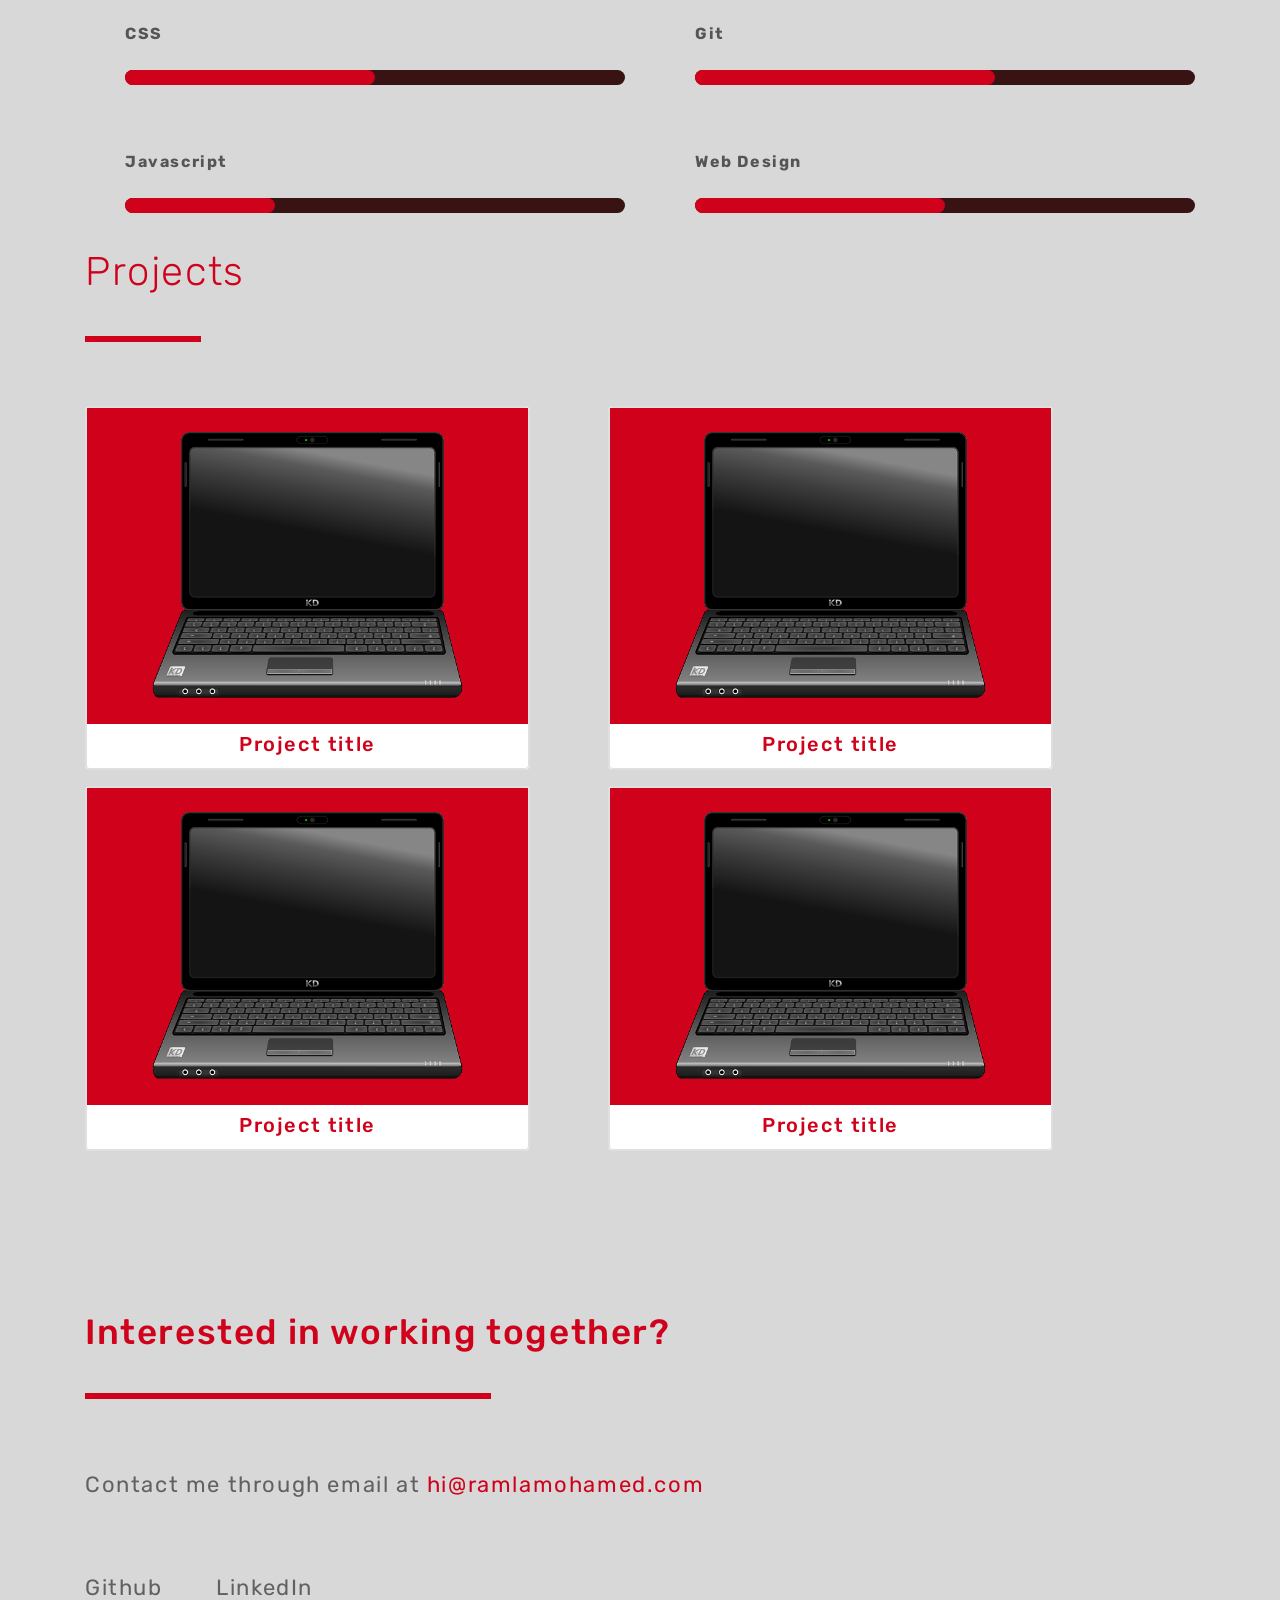
==== commit 37a16a62: "Update index.html" ====
--- a/index.html
+++ b/index.html
@@ -22,10 +22,10 @@
 
       <ul class="navbar-nav ml-auto">
         <li class="nav-item">
-          <a class ="nav-link pl-5" href="#page-3">PORTFOLIO</a>
+          <a class ="nav-link pl-5 about" href="#page-2">ABOUT</a>
         </li>
-        <li class="nav-item">
-          <a class ="nav-link pl-5 about" href="#page-2">ABOUT</a>
+          <li class="nav-item">
+          <a class ="nav-link pl-5" href="#page-3">PROJECTS</a>
         </li>
         <li class="nav-item">
           <a class ="nav-link pl-5 contact" href="#page-4">CONTACT</a>
@@ -57,16 +57,16 @@
 <div class="row justify-content-start">
   <div class="col-6">
     <ul>
-      <li class="html">HTML</li>
-      <li class="css">CSS</li>
-      <li class="javascript">Javascript</li>
+      <li class="html pb-4">HTML</li>
+      <li class="css pb-4">CSS</li>
+      <li class="javascript pb-4">Javascript</li>
     </ul>
   </div>
   <div class="col-6">
     <ul>
-      <li class="repdesign">Responsive Design</li>
-      <li class="git">Git</li>
-      <li class="webdesign">Web Design</li>
+      <li class="repdesign pb-4">Responsive Design</li>
+      <li class="git pb-4">Git</li>
+      <li class="webdesign pb-4">Web Design</li>
     </ul>
   </div>
 </div>
--- a/landingpage.css
+++ b/landingpage.css
@@ -1,7 +1,8 @@
 
 body{
-  font-family: "Rubik";
+font-family: 'Rubik', sans-serif;
   letter-spacing: 0.1rem;
+  background-color: #D8D8D8;
 
 
 
@@ -39,7 +40,7 @@
 
 #page-2{
     height:1000px;
-    background-color: #D8D8D8;
+  background-color: #D8D8D8;
 }
 
 #page-2 .container h1{
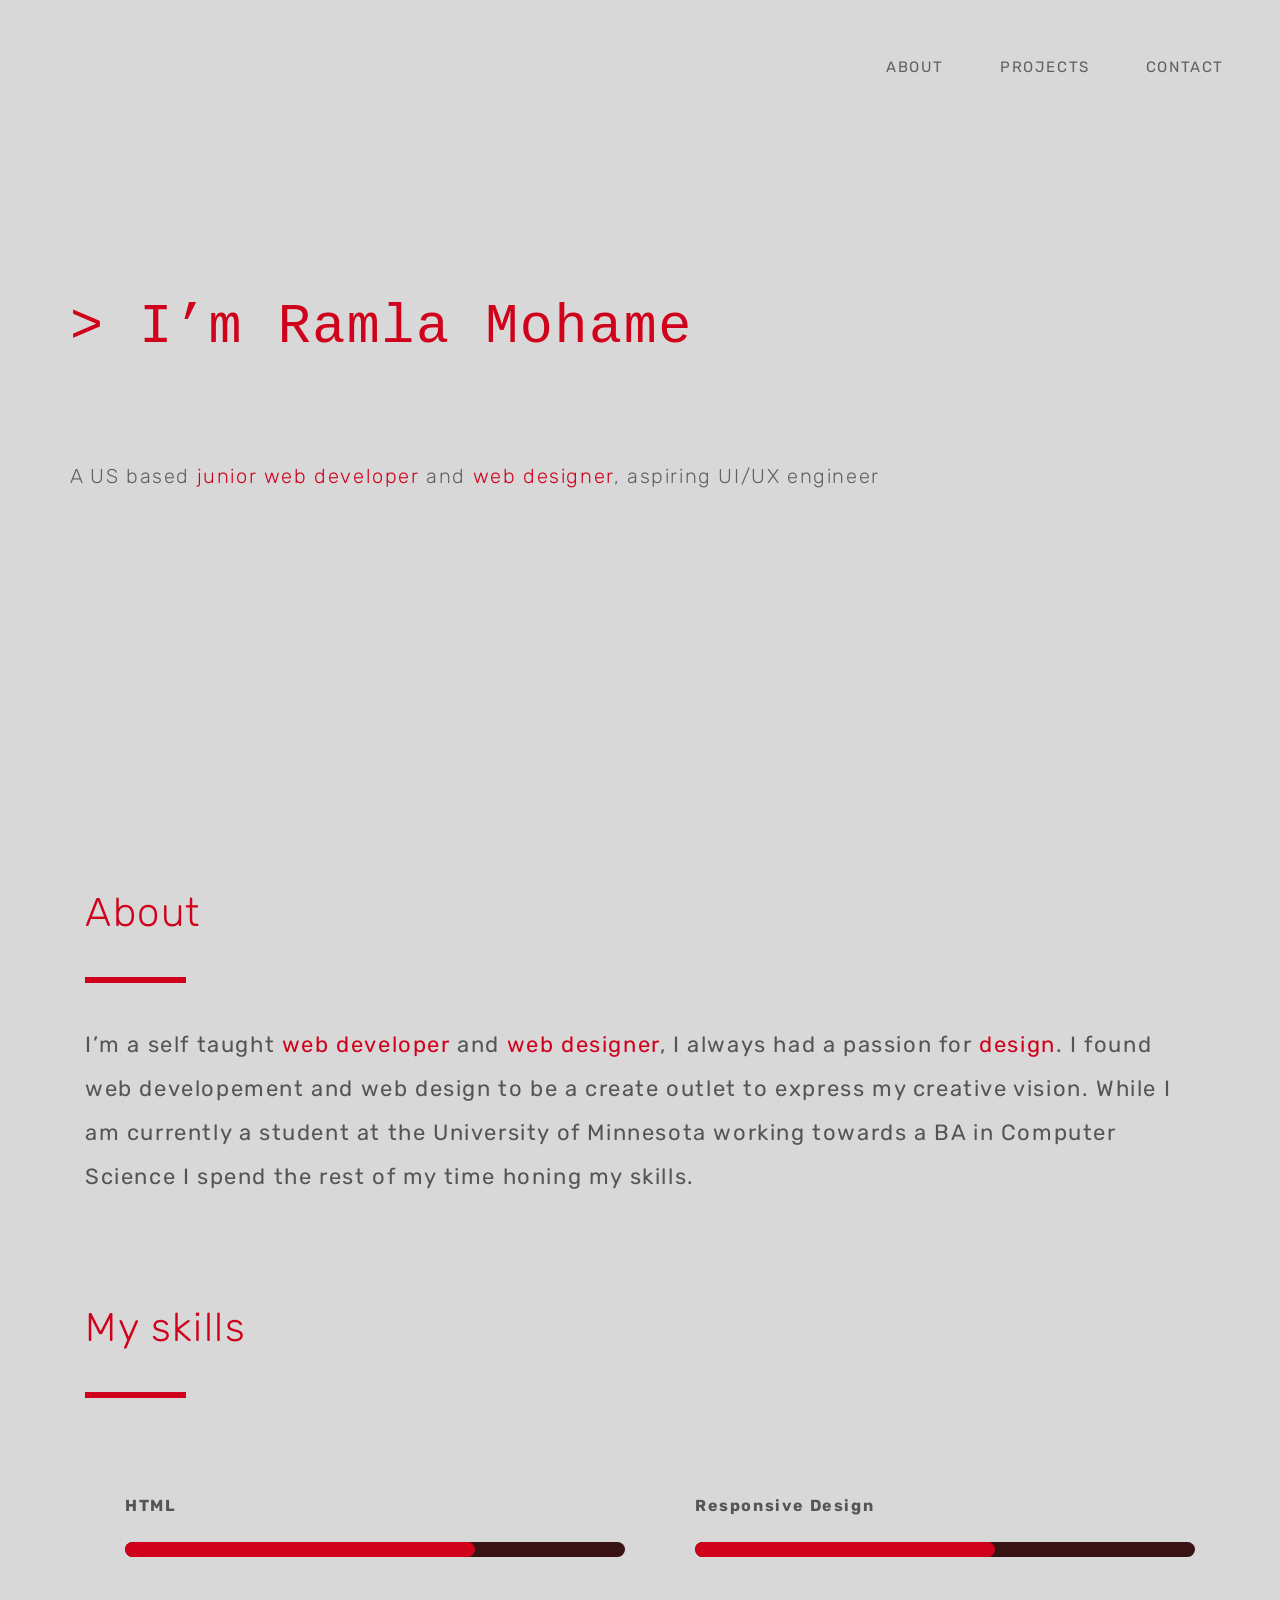
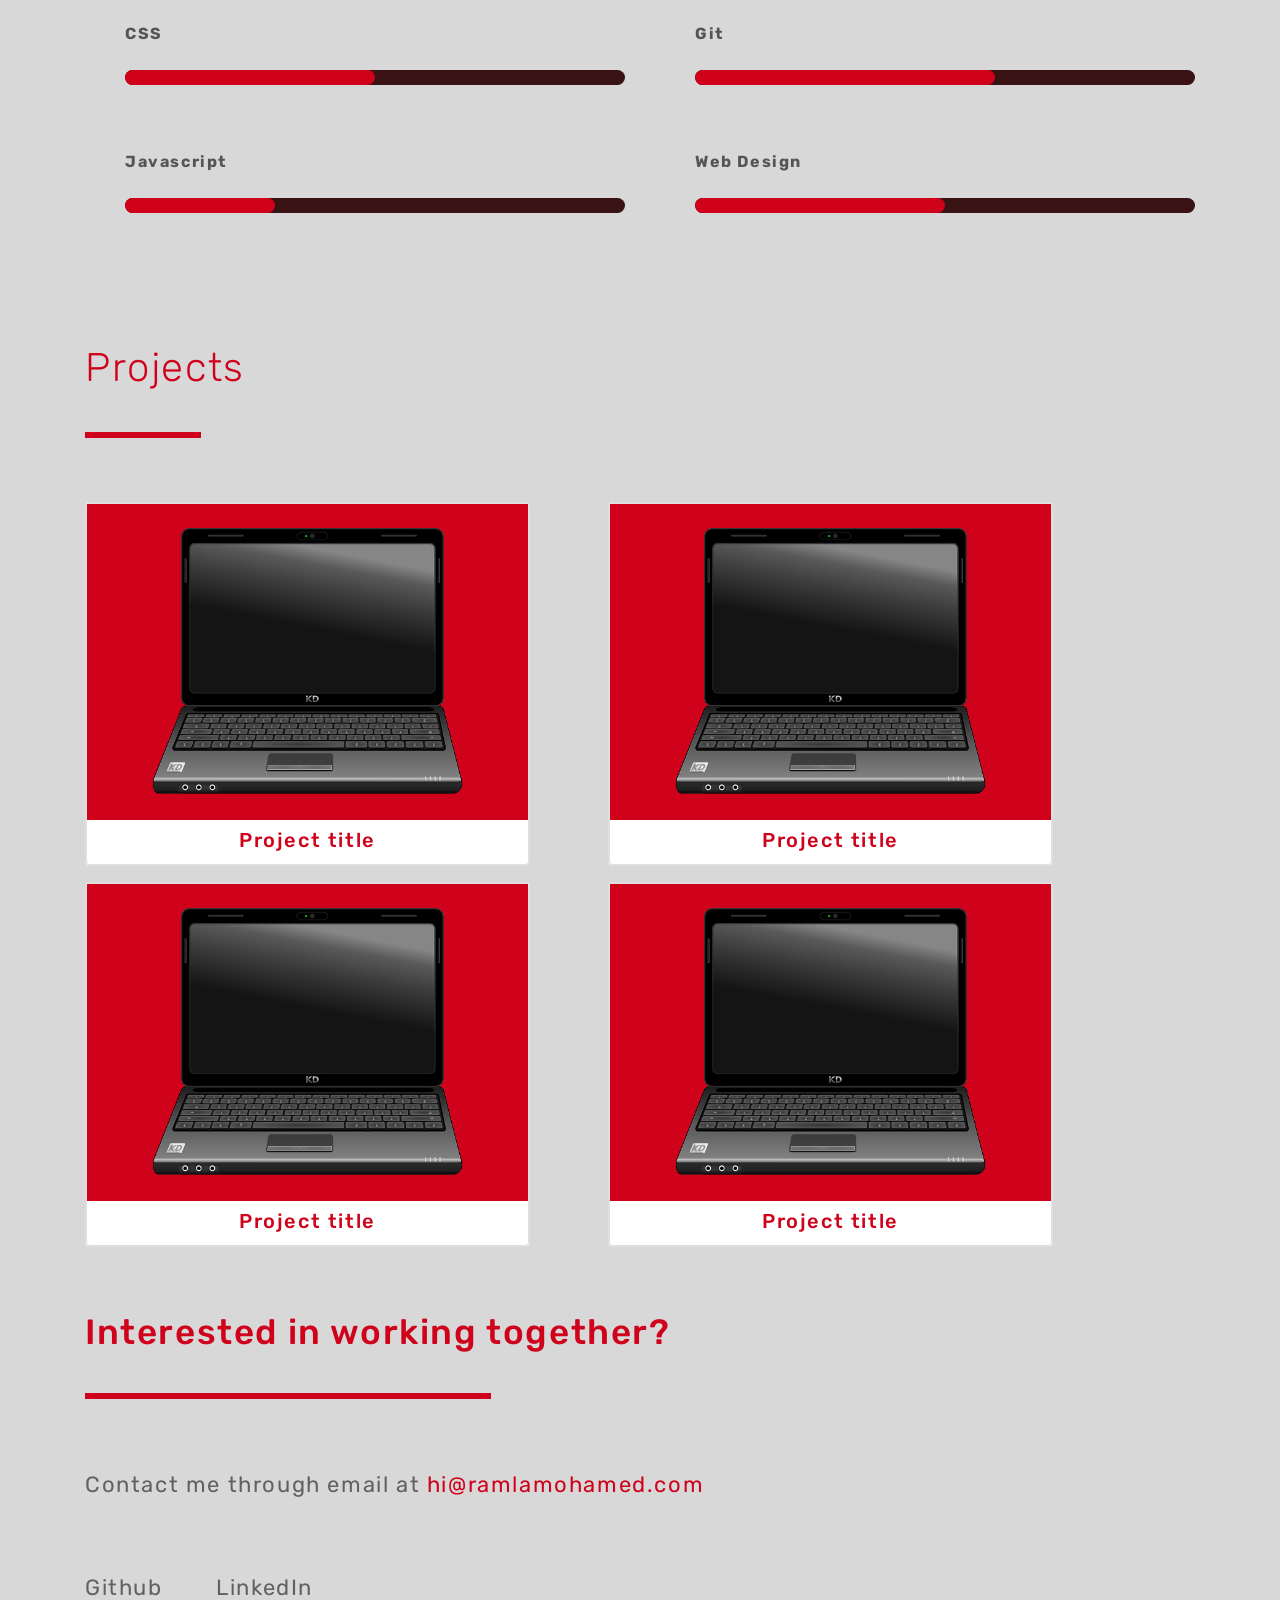
==== commit eaeac699: "Update index.html" ====
--- a/index.html
+++ b/index.html
@@ -74,9 +74,10 @@
 
 </div>
 
-<div id="page-3">
-  <div class="container">
-    <h1 class="display-4 pt-5 pb-4">Projects</h1>
+
+<div id="page-3" class="pt-5">
+  <div class="container pt-5">
+    <h1 class="display-4  pt-5 pb-4">Projects</h1>
     <hr align="left">
     <div class="row  pt-5 justify-content-start">
       <div class="col-md-5 col-sm-4 mr-5 pb-3">
